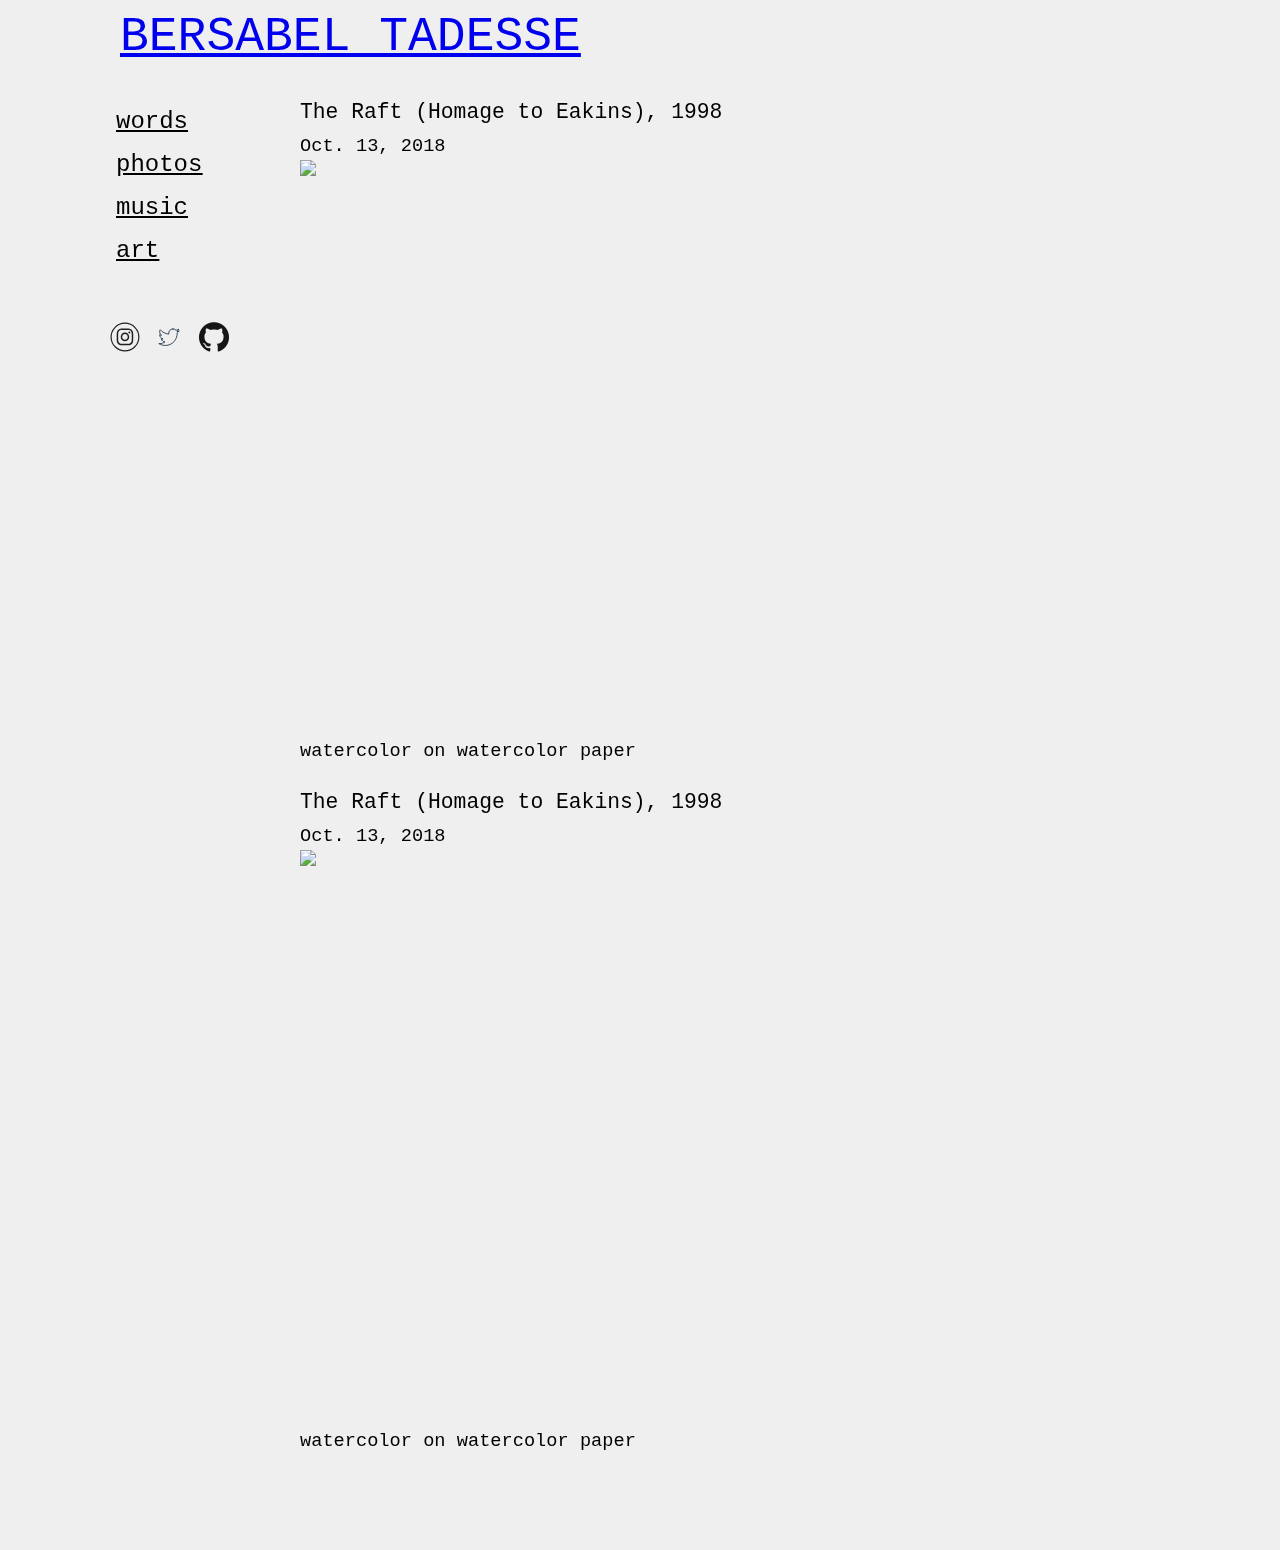
==== art.html @ 64009e0c "Merge pull request #2 from brsbl/update-website" ====
<!DOCTYPE html>
<html lang="en">

	<head>
		<title>Bersabel Tadesse</title>
		<link rel="stylesheet" href="styles.css">
		<meta charset='UTF-8'/>
	</head>

	<body>
		<main>
			<span class="main-name">
				<a href="index.html">Bersabel Tadesse</a><br>
			</span>
<!-- Put new photos below here -->

			<span class="art-title">
			The Raft (Homage to Eakins), 1998
			</span>
			<span class="art-sub-title">
			Oct. 13, 2018
			</span>
			<span class="art">
			<img src="art/whitman.png" width="1000">
			</span>
			<span class="art-caption">
			watercolor on watercolor paper
			</span>

			<span class="art-title2">
			The Raft (Homage to Eakins), 1998
			</span>
			<span class="art-sub-title2">
			Oct. 13, 2018
			</span>
			<span class="art2">
			<img src="art/whitman.png" width="1000">
			</span>
			<span class="art-caption2">
			watercolor on watercolor paper
			</span>

			<span class="nav">
        <ul>
          <u>
            <li><a href="words.html">words</a></li>
            <li><a href="photos.html">photos</a></li>
            <li><a href="audio.html">music</a></li>
            <li><a href="art.html">art</a></li>
          </u>
        <ul>
      </span>
      <span class="social">
        <a href="https://www.instagram.com/brsabel" target="_blank"><img src="logos/instagram.svg" width="25%"></a>
        <a href="https://twitter.com/brsabel" target="_blank"><img src="logos/twitter.svg" width="25%"></a>
        <a href="https://github.com/brsbl" target="_blank"><img src="logos/github.png" width="25%"></a>
      </span>
	</main>
</body>

<footer>
</footer>

</html>
---- styles.css ----
body{
	margin:0;
	background-color: #efefef;
}

.main-name {
  position: fixed;
  margin-left: 120px;
  margin-top: 10px;
  font-size: 36pt;
  font-family: 'Courier', sans-serif;
  text-transform: uppercase;

}

.title {
  position: absolute;
  margin-left: 300px;
  margin-top: 100px;
  width: 100%;
  text-align: left;
  font-size: 16pt;
  font-family: 'Courier', sans-serif;

}

.sub-title {
  position: absolute;
  margin-left: 300px;
  margin-top: 135px;
  text-align: left;
  font-size: 14pt;
  font-family: 'Courier', sans-serif;

}

.paragraph {
  position: absolute;
  margin-left: 300px;
  margin-top: 105px;
  width: 60%;
  text-align: left;
  font-size: 12pt;
  font-family: 'Courier', sans-serif;

}

/* blog posts  */

.blog-title {
  position: absolute;
  margin-left: 300px;
  margin-top: 145px;
  width: 100%;
  text-align: left;
  font-size: 16pt;
  font-family: 'Courier', sans-serif;

}

.blog-sub-title {
  position: absolute;
  margin-left: 300px;
  margin-top: 175px;
  text-align: left;
  font-size: 14pt;
  font-family: 'Courier', sans-serif;

}

.blog-body {
  position: absolute;
  margin-left: 300px;
  margin-top: 210px;
  width: 60%;
  text-align: left;
  font-size: 12pt;
  font-family: 'Courier', sans-serif;
}


/* photo.html */

.photo-title {
  position: absolute;
  margin-left: 300px;
  margin-top: 100px;
  height: 700px;
  width: 50%;
  text-align: left;
  font-size: 12pt;
  font-family: 'Courier', sans-serif;

}

.photo-title2 {
  position: absolute;
  margin-left: 300px;
/* new margin-top = two rows of photos worth of height (285+285) + old .photo-title margin-top + 60px for padding */
  margin-top: 730px;
  height: 700px;
  width: 50%;
  text-align: left;
  font-size: 12pt;
  font-family: 'Courier', sans-serif;

}

.photo-title3 {
  position: absolute;
  margin-left: 300px;
/* new margin-top = two rows of photos worth of height (285+285) + old .photo-title margin-top + 60px for padding */
  margin-top: 1360px;
  height: 700px;
  width: 50%;
  text-align: left;
  font-size: 12pt;
  font-family: 'Courier', sans-serif;

}

.photo {
  position: absolute;
  margin-left: 300px;
  margin-top: 120px;
  height: 700px;
  width: 50%;
  text-align: left;
  font-size: 12pt;
  font-family: 'Courier', sans-serif;

}

.photo2 {
  position: absolute;
  margin-left: 300px;
/* new margin-top = two rows of photos worth of height (285+285) + margin-top of previous .photo + 60px for padding */
  margin-top: 750px;
  height: 700px;
  width: 50%;
  text-align: left;
  font-size: 12pt;
  font-family: 'Courier', sans-serif;

}

.photo3 {
  position: absolute;
  margin-left: 300px;
/* new margin-top = two rows of photos worth of height (285+285) + margin-top of previous .photo + 60px for padding */
  margin-top: 1380px;
  height: 700px;
  width: 50%;
  text-align: left;
  font-size: 12pt;
  font-family: 'Courier', sans-serif;

}

.caption {
  position: absolute;
  margin-left: 300px;
  margin-top: 750px;
  width: 100%;
  text-align: left;
  font-size: 14pt;
  font-family: 'Courier', sans-serif;

}

/* art.html */

.art-title {
  position: absolute;
  margin-left: 300px;
  margin-top: 100px;
  width: 100%;
  text-align: left;
  font-size: 16pt;
  font-family: 'Courier', sans-serif;

}

.art-sub-title {
  position: absolute;
  margin-left: 300px;
  margin-top: 135px;
  text-align: left;
  font-size: 14pt;
  font-family: 'Courier', sans-serif;

}

.art {
  position: absolute;
  margin-left: 300px;
  margin-top: 160px;
  height: 700px;
  width: 50%;
  text-align: left;
  font-size: 12pt;
  font-family: 'Courier', sans-serif;

}

.art-caption {
  position: absolute;
  margin-left: 300px;
  margin-top: 740px;
  width: 100%;
  text-align: left;
  font-size: 14pt;
  font-family: 'Courier', sans-serif;

}

.art-title2 {
  position: absolute;
  margin-left: 300px;
/* new margin-top = old art-caption margin-top + 50px */
  margin-top: 790px;
  width: 100%;
  text-align: left;
  font-size: 16pt;
  font-family: 'Courier', sans-serif;

}

.art-sub-title2 {
  position: absolute;
  margin-left: 300px;
/* new margin-top =  art-title margin-top + 35px */
  margin-top: 825px;
  text-align: left;
  font-size: 14pt;
  font-family: 'Courier', sans-serif;

}

.art2 {
  position: absolute;
  margin-left: 300px;
/* new margin-top =  art-sub-title margin-top + 25px */
  margin-top: 850px;
  height: 700px;
  width: 50%;
  text-align: left;
  font-size: 12pt;
  font-family: 'Courier', sans-serif;

}

.art-caption2 {
  position: absolute;
  margin-left: 300px;
  /* new margin-top =  art margin-top + 580px */
  margin-top: 1430px;
  width: 100%;
  text-align: left;
  font-size: 14pt;
  font-family: 'Courier', sans-serif;

}

/* social and nav */

.social {
  position: fixed;
  margin-top: 50px;
  margin-left: 10px;
  padding: 0px;
  width: 120px;
  display: block;

}

.nav {
  position: fixed;
	float: right;
  margin: auto;
  font-size: 18pt;
  width: 120px;
  font-family: 'Courier', sans-serif;
  margin-left: 100px;
  margin-top: 100px;

}

ul {
    list-style-type: none;
    margin: 0;
    padding: 0;
}

li a {
    display: block;
    color: #000;
    padding: 8px 16px;
    /* text-decoration: none; */
}

li a.active {
    background-color: #4CAF50;
    color: white;
    text-transform: uppercase;

}

li a:hover:not(.active) {
    background-color: #555;
    color: white;
    text-transform: uppercase;
}
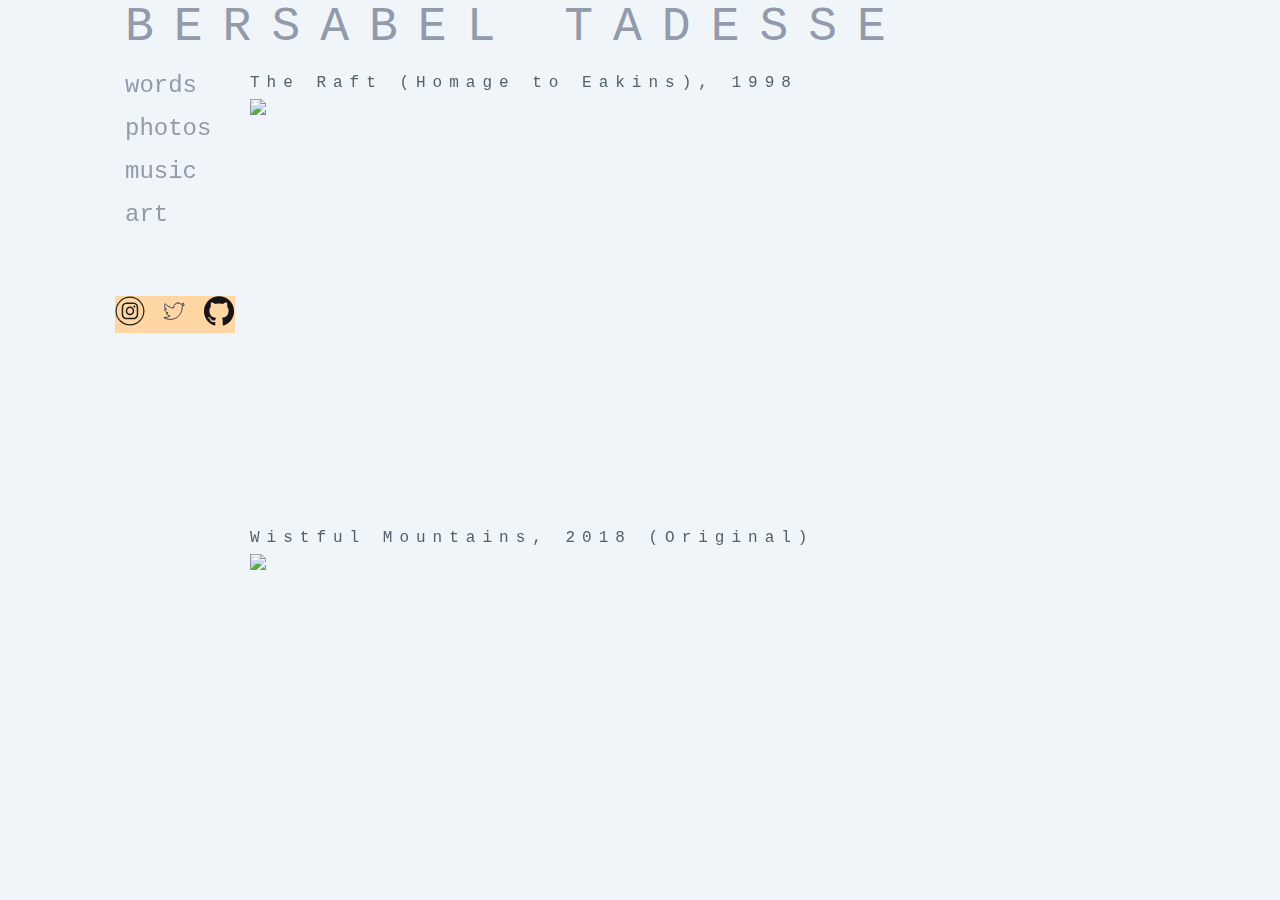
==== commit a711df88: "fixing broken CSS afger renaming stylesheet" ====
--- a/art.html
+++ b/art.html
@@ -3,7 +3,7 @@
 
 	<head>
 		<title>Bersabel Tadesse</title>
-		<link rel="stylesheet" href="styles.css">
+		<link rel="stylesheet" href="style.css">
 		<meta charset='UTF-8'/>
 	</head>
 
@@ -12,42 +12,62 @@
 			<span class="main-name">
 				<a href="index.html">Bersabel Tadesse</a><br>
 			</span>
-<!-- Put new photos below here -->
 
-			<span class="art-title">
-			The Raft (Homage to Eakins), 1998
-			</span>
-			<span class="art-sub-title">
-			Oct. 13, 2018
-			</span>
-			<span class="art">
-			<img src="art/whitman.png" width="1000">
-			</span>
-			<span class="art-caption">
-			watercolor on watercolor paper
-			</span>
+			<div class="art-div">
 
-			<span class="art-title2">
-			The Raft (Homage to Eakins), 1998
-			</span>
-			<span class="art-sub-title2">
-			Oct. 13, 2018
-			</span>
-			<span class="art2">
-			<img src="art/whitman.png" width="1000">
-			</span>
-			<span class="art-caption2">
-			watercolor on watercolor paper
-			</span>
+				<!-- Put new photos below here -->
 
-			<span class="nav">
+				<span class="art-title6">
+				The Raft (Homage to Eakins), 1998
+				</span>
+				<span class="art6">
+				<img src="art/whitman.png" width="700">
+				</span>
+
+				<span class="art-title5">
+				Wistful Mountains, 2018 (Original)
+				</span>
+				<span class="art5">
+				<img src="art/wistfulmountains.png" width="700">
+				</span>
+
+				<span class="art-title4">
+				Sunflowers, 2018 (Original)
+				</span>
+				<span class="art4">
+				<img src="art/sunflowers.png" width="700">
+				</span>
+
+				<span class="art-title3">
+				Color Explosion, 2018 (Original)
+				</span>
+				<span class="art3">
+				<img src="art/colorexplosion.png" width="700">
+				</span>
+
+				<span class="art-title2">
+				Face in Nature, 2018 (Original)
+				</span>
+				<span class="art2">
+				<img src="art/faceinnature.png" width="700">
+				</span>
+
+				<span class="art-title">
+				Forget Me Not, 2018 (Original)
+				</span>
+				<span class="art">
+				<img src="art/forgetmenot.png" width="700">
+				</span>
+
+			</div>
+
+<!-- navigation & social -->
+      <span class="nav">
         <ul>
-          <u>
             <li><a href="words.html">words</a></li>
             <li><a href="photos.html">photos</a></li>
             <li><a href="audio.html">music</a></li>
             <li><a href="art.html">art</a></li>
-          </u>
         <ul>
       </span>
       <span class="social">
@@ -55,10 +75,11 @@
         <a href="https://twitter.com/brsabel" target="_blank"><img src="logos/twitter.svg" width="25%"></a>
         <a href="https://github.com/brsbl" target="_blank"><img src="logos/github.png" width="25%"></a>
       </span>
-	</main>
-</body>
 
-<footer>
-</footer>
+		</main>
+	</body>
+
+	<footer>
+	</footer>
 
 </html>
--- a/style.css
+++ b/style.css
@@ -0,0 +1,565 @@
+/* Smartphones (portrait and landscape) ----------- */
+@media only screen and (min-device-width : 320px) and (max-device-width : 480px) {
+/* Styles */
+}
+
+/* Smartphones (landscape) ----------- */
+@media only screen and (min-width : 321px) {
+/* Styles */
+}
+
+/* Smartphones (portrait) ----------- */
+@media only screen and (max-width : 320px) {
+/* Styles */
+}
+
+/* iPads (portrait and landscape) ----------- */
+@media only screen and (min-device-width : 768px) and (max-device-width : 1024px) {
+/* Styles */
+}
+
+/* iPads (landscape) ----------- */
+@media only screen and (min-device-width : 768px) and (max-device-width : 1024px) and (orientation : landscape) {
+/* Styles */
+}
+
+/* iPads (portrait) ----------- */
+@media only screen and (min-device-width : 768px) and (max-device-width : 1024px) and (orientation : portrait) {
+/* Styles */
+}
+/**********
+iPad 3
+**********/
+@media only screen and (min-device-width : 768px) and (max-device-width : 1024px) and (orientation : landscape) and (-webkit-min-device-pixel-ratio : 2) {
+/* Styles */
+}
+
+@media only screen and (min-device-width : 768px) and (max-device-width : 1024px) and (orientation : portrait) and (-webkit-min-device-pixel-ratio : 2) {
+/* Styles */
+}
+/* Desktops and laptops ----------- */
+@media only screen  and (min-width : 1224px) {
+/* Styles */
+}
+
+/* Large screens ----------- */
+@media only screen  and (min-width : 1824px) {
+/* Styles */
+}
+
+/* iPhone 4 ----------- */
+@media only screen and (min-device-width : 320px) and (max-device-width : 480px) and (orientation : landscape) and (-webkit-min-device-pixel-ratio : 2) {
+/* Styles */
+}
+
+@media only screen and (min-device-width : 320px) and (max-device-width : 480px) and (orientation : portrait) and (-webkit-min-device-pixel-ratio : 2) {
+/* Styles */
+}
+
+/* iPhone 5 ----------- */
+@media only screen and (min-device-width: 320px) and (max-device-height: 568px) and (orientation : landscape) and (-webkit-device-pixel-ratio: 2){
+/* Styles */
+}
+
+@media only screen and (min-device-width: 320px) and (max-device-height: 568px) and (orientation : portrait) and (-webkit-device-pixel-ratio: 2){
+/* Styles */
+}
+
+/* iPhone 6, 7, 8 ----------- */
+@media only screen and (min-device-width: 375px) and (max-device-height: 667px) and (orientation : landscape) and (-webkit-device-pixel-ratio: 2){
+/* Styles */
+}
+
+@media only screen and (min-device-width: 375px) and (max-device-height: 667px) and (orientation : portrait) and (-webkit-device-pixel-ratio: 2){
+/* Styles */
+}
+
+/* iPhone 6+, 7+, 8+ ----------- */
+@media only screen and (min-device-width: 414px) and (max-device-height: 736px) and (orientation : landscape) and (-webkit-device-pixel-ratio: 2){
+/* Styles */
+}
+
+@media only screen and (min-device-width: 414px) and (max-device-height: 736px) and (orientation : portrait) and (-webkit-device-pixel-ratio: 2){
+/* Styles */
+}
+
+/* iPhone X ----------- */
+@media only screen and (min-device-width: 375px) and (max-device-height: 812px) and (orientation : landscape) and (-webkit-device-pixel-ratio: 3){
+/* Styles */
+}
+
+@media only screen and (min-device-width: 375px) and (max-device-height: 812px) and (orientation : portrait) and (-webkit-device-pixel-ratio: 3){
+/* Styles */
+}
+
+/* iPhone XS Max, XR ----------- */
+@media only screen and (min-device-width: 414px) and (max-device-height: 896px) and (orientation : landscape) and (-webkit-device-pixel-ratio: 3){
+/* Styles */
+}
+
+@media only screen and (min-device-width: 414px) and (max-device-height: 896px) and (orientation : portrait) and (-webkit-device-pixel-ratio: 3){
+/* Styles */
+}
+
+/* Samsung Galaxy S3 ----------- */
+@media only screen and (min-device-width: 320px) and (max-device-height: 640px) and (orientation : landscape) and (-webkit-device-pixel-ratio: 2){
+/* Styles */
+}
+
+@media only screen and (min-device-width: 320px) and (max-device-height: 640px) and (orientation : portrait) and (-webkit-device-pixel-ratio: 2){
+/* Styles */
+}
+
+/* Samsung Galaxy S4 ----------- */
+@media only screen and (min-device-width: 320px) and (max-device-height: 640px) and (orientation : landscape) and (-webkit-device-pixel-ratio: 3){
+/* Styles */
+}
+
+@media only screen and (min-device-width: 320px) and (max-device-height: 640px) and (orientation : portrait) and (-webkit-device-pixel-ratio: 3){
+/* Styles */
+}
+
+/* Samsung Galaxy S5 ----------- */
+@media only screen and (min-device-width: 360px) and (max-device-height: 640px) and (orientation : landscape) and (-webkit-device-pixel-ratio: 3){
+/* Styles */
+}
+
+@media only screen and (min-device-width: 360px) and (max-device-height: 640px) and (orientation : portrait) and (-webkit-device-pixel-ratio: 3){
+/* Styles */
+}
+
+body{
+		margin:0;
+		background-color: #f0f5f9;
+		text-decoration: none;
+		font-family: Courier, Courier New, sans-serif;
+	}
+
+a {
+    color: #929aab;
+		text-decoration: none;
+}
+
+
+.main-name {
+	font-family: Courier, sans-serif;
+  position: relative;
+  margin-left: 125px;
+	letter-spacing: 20px;
+	overflow: hidden;
+  margin-top: 10px;
+  font-size: 36pt;
+  text-transform: uppercase;
+	text-align: justify;
+
+}
+
+.title {
+	font-family: Courier, sans-serif;
+  position: abosolute;
+  margin-left: 250px;
+  margin-top: 20px;
+  width: 100%;
+  text-align: left;
+  font-size: 16pt;
+
+}
+
+
+/* index.html */
+
+.paragraph {
+  position: absolute;
+	font-family: Courier New, sans-serif;
+  margin-left: 250px;
+  margin-top: 20px;
+  width: 55%;
+  text-align: justify;
+  font-size: 14pt;
+
+}
+
+
+/* blog posts  */
+
+.newsletter-link {
+	font-family: Courier, sans-serif;
+	font-weight: bolder;
+  margin-left: 250px;
+	color: #f5c16c;
+  margin-top: 20px;
+  text-align: justify;
+  font-size: 12pt;
+	letter-spacing: 5px;
+
+}
+
+.blog-div {
+	font-family: Courier New, sans-serif;
+  position: absolute;
+	height: 93%;
+	overflow:scroll;
+	overflow-x: hidden; /* Hide horizontal scrollbar */
+	height: 100%;
+  width: 100%;
+	margin-left: 250px;
+	text-align: justify;
+
+}
+
+
+/* When adding an nth blog post, copy the contents from the latest blog-title, blog-date, blog-body together in a block, then use the equations for margin-top */
+
+.blog-title2 {
+  position: absolute;
+	font-family: Courier, sans-serif;
+  margin-top: 20px;
+	/* first  margin-top is 20px */
+  text-align: left;
+  font-size: 20pt;
+	letter-spacing: 2px;
+
+}
+
+.blog-date2 {
+  position: absolute;
+  margin-top: 50px;
+	/* first margin-top is 20px + 30px */
+  text-align: left;
+	letter-spacing: 2px;
+  font-size: 14pt;
+	text-decoration: underline;
+
+}
+
+.blog-body2 {
+  position: absolute;
+  margin-top: 75px;
+	/* first margin-top is 50px + 25px */
+	height: 500px;
+	width: 1000px;
+	overflow:scroll;
+	width: 55%;
+	overflow: auto;
+	overflow-y: hidden; /* Hide horizontal scrollbar */
+	overflow-x: hidden; /* Hide horizontal scrollbar */
+  text-align: justify;
+  font-size: 14pt;
+	text-overflow: ellipsis;
+}
+
+.blog-title {
+  position: absolute;
+	font-family: Courier, sans-serif;
+  margin-top: 600px;
+	/* all previous blog-title, date, and body's margin-top added up + 30px */
+  text-align: left;
+  font-size: 20pt;
+	letter-spacing: 2px;
+
+}
+
+.blog-date {
+  position: absolute;
+  margin-top: 630px;
+	/* blog-title margin-top + 30px */
+  text-align: left;
+	letter-spacing: 2px;
+  font-size: 14pt;
+	text-decoration: underline;
+
+}
+
+.blog-body {
+  position: absolute;
+  margin-top: 655px;
+	/* blog-date margin-top + 25px */
+	height: 500px;
+	overflow:scroll;
+	height: 80%;
+	width: 56%;
+	overflow-x: hidden; /* Hide horizontal scrollbar */
+  text-align: left;
+  font-size: 14pt;
+	text-overflow: ellipsis;
+}
+
+/* audio  */
+
+.music-div {
+  position: absolute;
+	overflow:scroll;
+	height: 100%;
+  width: 100%;
+  text-align: left;
+	margin-left: 250px;
+	font-family: Courier New, sans-serif;
+	text-align: justify;
+
+
+}
+
+.music-title {
+  position: absolute;
+	font-family: Courier, sans-serif;
+  margin-top: 20px;
+  text-align: left;
+	font-size: 20pt;
+
+}
+
+.music-description {
+  position: absolute;
+  margin-top: 65px;
+	font-size: 16pt;
+	letter-spacing: -0.75px;
+  width: 60%;
+
+}
+
+.frame {
+  margin-top: 150px;
+	text-align: left;
+
+}
+
+.spotify-link {
+  position: absolute;
+	margin-top: 50px;
+  text-align: left;
+	font-size: 16pt;
+
+}
+
+/* photo.html */
+
+.photo-div {
+  position: fixed;
+	overflow:scroll;
+	overflow-x: hidden;
+	margin-left: 250px;
+	font-size: 20pt;
+	height: 93%;
+  width: 100%;
+
+}
+
+
+.photo-title3 {
+  position: absolute;
+	font-family: Courier New, sans-serif;
+	text-align: justify;
+	letter-spacing: 3px;
+  margin-top: 20px;
+	/* 1 row of photos */
+
+}
+
+.photo-title2 {
+  position: absolute;
+	font-family: Courier New, sans-serif;
+	text-align: justify;
+	letter-spacing: 5px;
+/* new margin-top = row of photos * photo height (285) + old .photo-title margin-top + 60px for padding */
+  margin-top: 365px;
+	/* 1 row of photos */
+
+}
+
+.photo-title {
+  position: absolute;
+	font-family: Courier New, sans-serif;
+	text-align: justify;
+	letter-spacing: 2px;
+/* new margin-top = row of photos * photo height (285) + old .photo-title margin-top + 60px for padding */
+  margin-top: 710px;
+
+}
+
+.photo3 {
+  position: absolute;
+  margin-top: 40px;
+	/* 1 row of photos */
+
+}
+
+.photo2 {
+  position: absolute;
+/* new margin-top = row of photos * photo height (285) + margin-top of previous .photo + 60px for padding */
+  margin-top: 385px;
+	/* 1 row of photos */
+
+}
+
+.photo {
+  position: absolute;
+/* new margin-top = row of photos * photo height (285) + margin-top of previous .photo + 60px for padding */
+  margin-top: 730px;
+
+}
+
+
+/* art.html */
+
+.art-div {
+  position: fixed;
+	font-family: Courier New, sans-serif;
+	text-align: justify;
+	overflow:scroll;
+	color: #52616b;
+	height: 93%;
+  width: 99%;
+	margin-bottom: 50px;
+	margin-left: 250px;
+	letter-spacing: 7px;
+  font-size: 12pt;
+
+}
+
+/* to make an art-title(n), copy art-title(n-1) up here, change the name, copy art-title(n-2)'s margin-top into art-title(n-1), and continue until you reach the last art-title, then do the calculation in comments for the last margin-top */
+/* The raft has art height of 430 */
+
+.art-title6 {
+  position: absolute;
+  margin-top: 20px;
+	/* if first, margin-top = 20px  */
+	/* new margin-top = old art margin-top (50) art height (500) + 80px*/
+
+}
+
+.art-title5 {
+  position: absolute;
+  margin-top: 475px;
+	/* new margin-top = old art margin-top art height (375) + 80px*/
+
+}
+
+.art-title4 {
+  position: absolute;
+  margin-top: 1055px;
+	/* new margin-top = old art margin-top art height (500) + 80px*/
+
+}
+
+.art-title3 {
+  position: absolute;
+  margin-top: 1635px;
+	/* new margin-top = old art margin-top (50) art height (500) + 80px*/
+
+}
+
+.art-title2 {
+  position: absolute;
+  margin-top: 2215px;
+	/* new margin-top = old art-title margin-top + art height (500) + 80px*/
+
+}
+
+.art-title {
+  position: absolute;
+  margin-top: 2795px;
+	/* new margin-top = old art-title margin-top + art height (500) + 80px*/
+
+}
+
+/* to make an art(n), copy art(n-1) up here, change the name, copy art(n-2)'s margin-top into art(n-1), and continue until you reach the last art, then do the calculation in comments for the last margin-top */
+
+.art6 {
+  position: absolute;
+  margin-top: 45px;
+	/* if first, margin-top = art-title margin-top (20) + 25px */
+/* new margin-top =  old art margin-top + art height (500) + 80px */
+  width: 50%;
+
+}
+
+.art5 {
+  position: absolute;
+  margin-top: 500px;
+/* new margin-top =  old art margin-top + art height (375) + 80px */
+  width: 50%;
+
+}
+
+.art4 {
+  position: absolute;
+  margin-top: 1080px;
+/* new margin-top =  old art margin-top + art height (500) + 80px */
+  width: 50%;
+
+}
+
+
+.art3 {
+  position: absolute;
+  margin-top: 1660px;
+/* new margin-top =  old art margin-top + art height (500) + 80px */
+	width: 50%;
+
+}
+
+.art2 {
+  position: absolute;
+  margin-top: 2240px;
+	/* new margin-top =  old art margin-top + art height (500) + 80px */
+  width: 50%;
+
+}
+
+.art {
+  position: absolute;
+  margin-top: 2820px;
+	/* new margin-top =  old art margin-top + art height (500) + 80px */
+
+
+}
+
+
+/* social and nav */
+
+.social {
+  position: fixed;
+  margin-top: 60px;
+  /* padding: 0px; */
+  width: 120px;
+  display: block;
+	background-color: #ffd6a4;
+
+}
+
+.nav {
+  position: fixed;
+	float: right;
+  font-size: 18pt;
+  width: 120px;
+  margin-left: 115px;
+  margin-top: 10px;
+	text-decoration: none;
+
+}
+
+ul {
+    list-style-type: none;
+		text-decoration: none;
+    margin: 0;
+    padding: 0;
+}
+
+li a {
+    display: block;
+    padding: 8px 10px;
+		text-decoration: none;
+		font-family: Courier New, sans-serif;
+
+}
+
+
+li a:hover:not(.active) {
+    color: #393e46;
+		background-color: #f7f7f7;
+		font-family: Courier, sans-serif;
+		text-decoration: none;
+		text-transform: uppercase;
+		letter-spacing: 5px;
+
+}
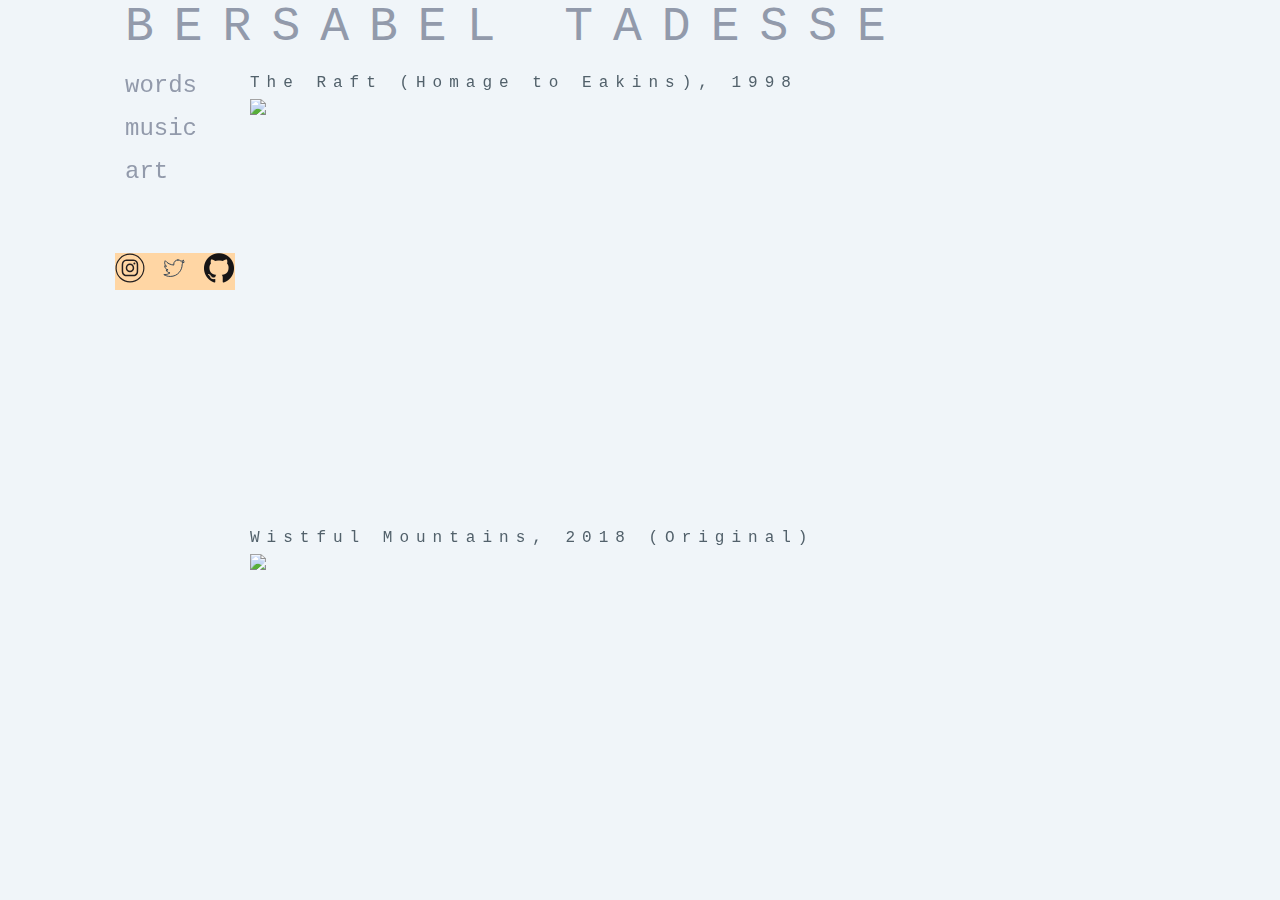
==== commit 581f8c7f: "removing photos page" ====
--- a/art.html
+++ b/art.html
@@ -65,7 +65,7 @@
       <span class="nav">
         <ul>
             <li><a href="words.html">words</a></li>
-            <li><a href="photos.html">photos</a></li>
+            <!-- <li><a href="photos.html">photos</a></li> -->
             <li><a href="audio.html">music</a></li>
             <li><a href="art.html">art</a></li>
         <ul>
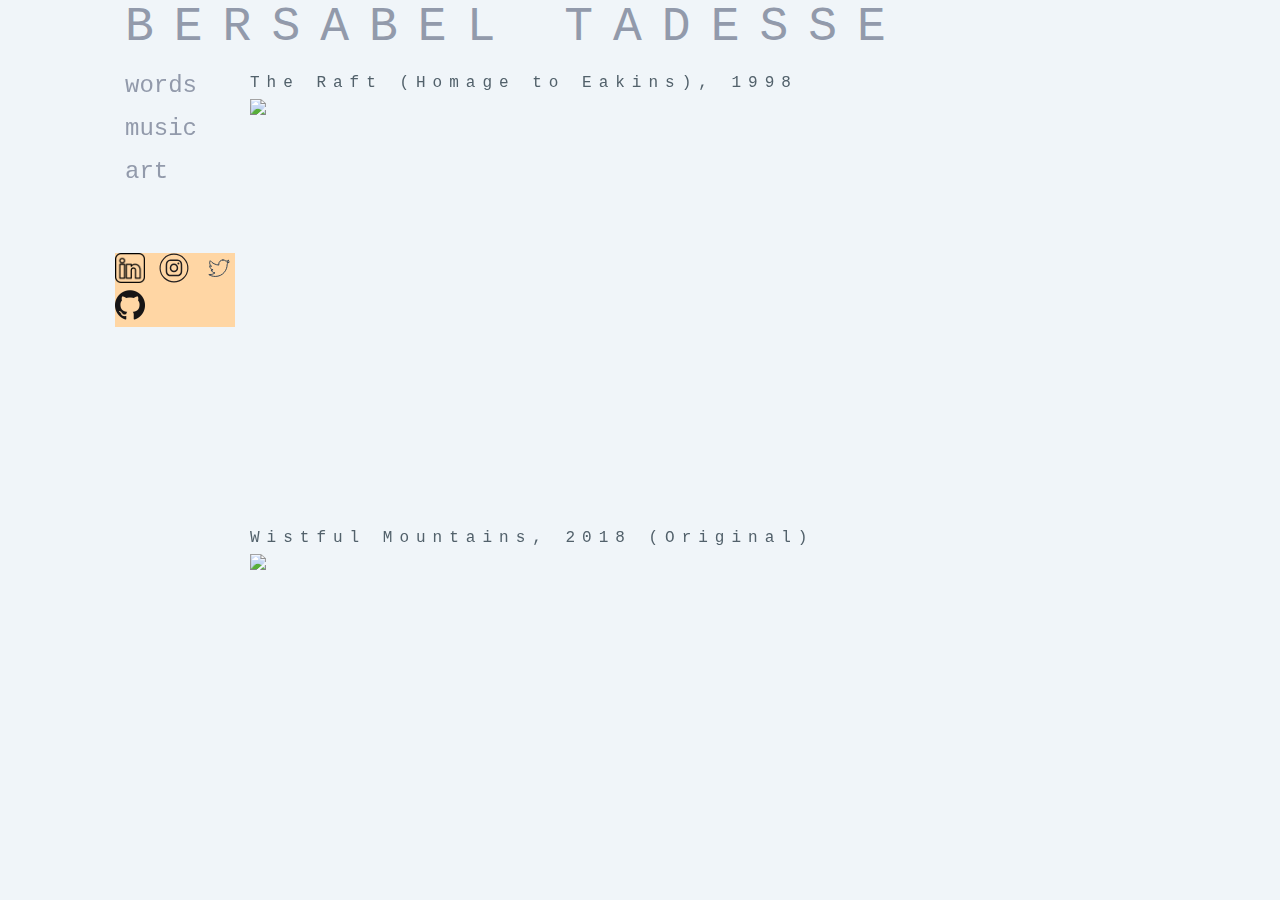
==== commit c6af640d: "adding linkedin link" ====
--- a/art.html
+++ b/art.html
@@ -70,8 +70,9 @@
             <li><a href="art.html">art</a></li>
         <ul>
       </span>
-      <span class="social">
-        <a href="https://www.instagram.com/brsabel" target="_blank"><img src="logos/instagram.svg" width="25%"></a>
+			<span class="social">
+				<a href="https://www.linkedin.com/in/bersabel-tadesse-8912a259/" target="_blank"><img src="logos/linkedin.jpg" width="25%"></a>
+				<a href="https://www.instagram.com/brsabel" target="_blank"><img src="logos/instagram.svg" width="25%"></a>
         <a href="https://twitter.com/brsabel" target="_blank"><img src="logos/twitter.svg" width="25%"></a>
         <a href="https://github.com/brsbl" target="_blank"><img src="logos/github.png" width="25%"></a>
       </span>
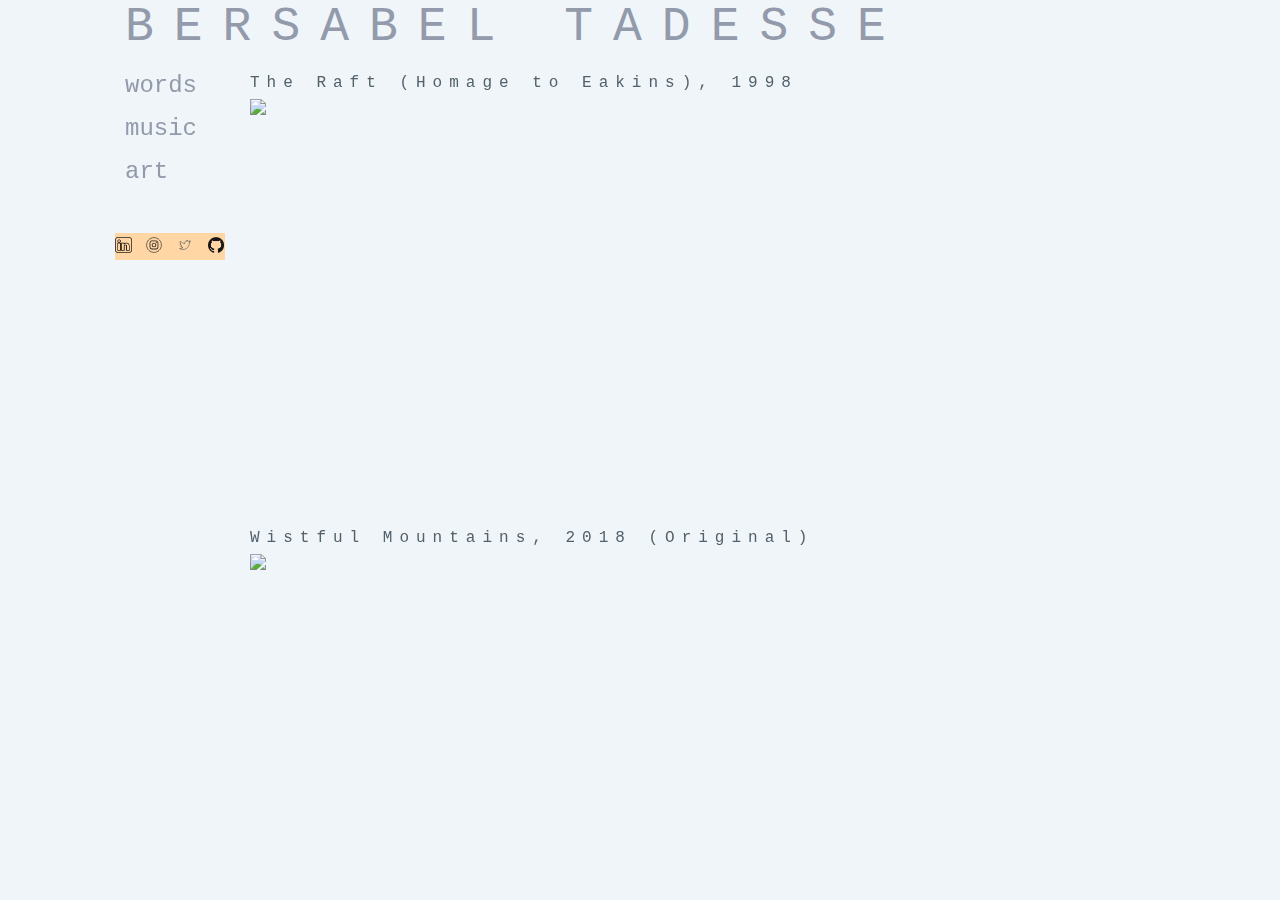
==== commit ff3770e8: "adjusting formatting/styling of updated social links" ====
--- a/art.html
+++ b/art.html
@@ -71,10 +71,10 @@
         <ul>
       </span>
 			<span class="social">
-				<a href="https://www.linkedin.com/in/bersabel-tadesse-8912a259/" target="_blank"><img src="logos/linkedin.jpg" width="25%"></a>
-				<a href="https://www.instagram.com/brsabel" target="_blank"><img src="logos/instagram.svg" width="25%"></a>
-        <a href="https://twitter.com/brsabel" target="_blank"><img src="logos/twitter.svg" width="25%"></a>
-        <a href="https://github.com/brsbl" target="_blank"><img src="logos/github.png" width="25%"></a>
+				<a href="https://www.linkedin.com/in/bersabel-tadesse-8912a259/" target="_blank"><img src="logos/linkedin.jpg" width="15%"></a>
+				<a href="https://www.instagram.com/brsabel" target="_blank"><img src="logos/instagram.svg" width="15%"></a>
+        <a href="https://twitter.com/brsabel" target="_blank"><img src="logos/twitter.svg" width="15%"></a>
+        <a href="https://github.com/brsbl" target="_blank"><img src="logos/github.png" width="15%"></a>
       </span>
 
 		</main>
--- a/style.css
+++ b/style.css
@@ -519,9 +519,9 @@
 
 .social {
   position: fixed;
-  margin-top: 60px;
+  margin-top: 40px;
   /* padding: 0px; */
-  width: 120px;
+  width: 110px;
   display: block;
 	background-color: #ffd6a4;
 
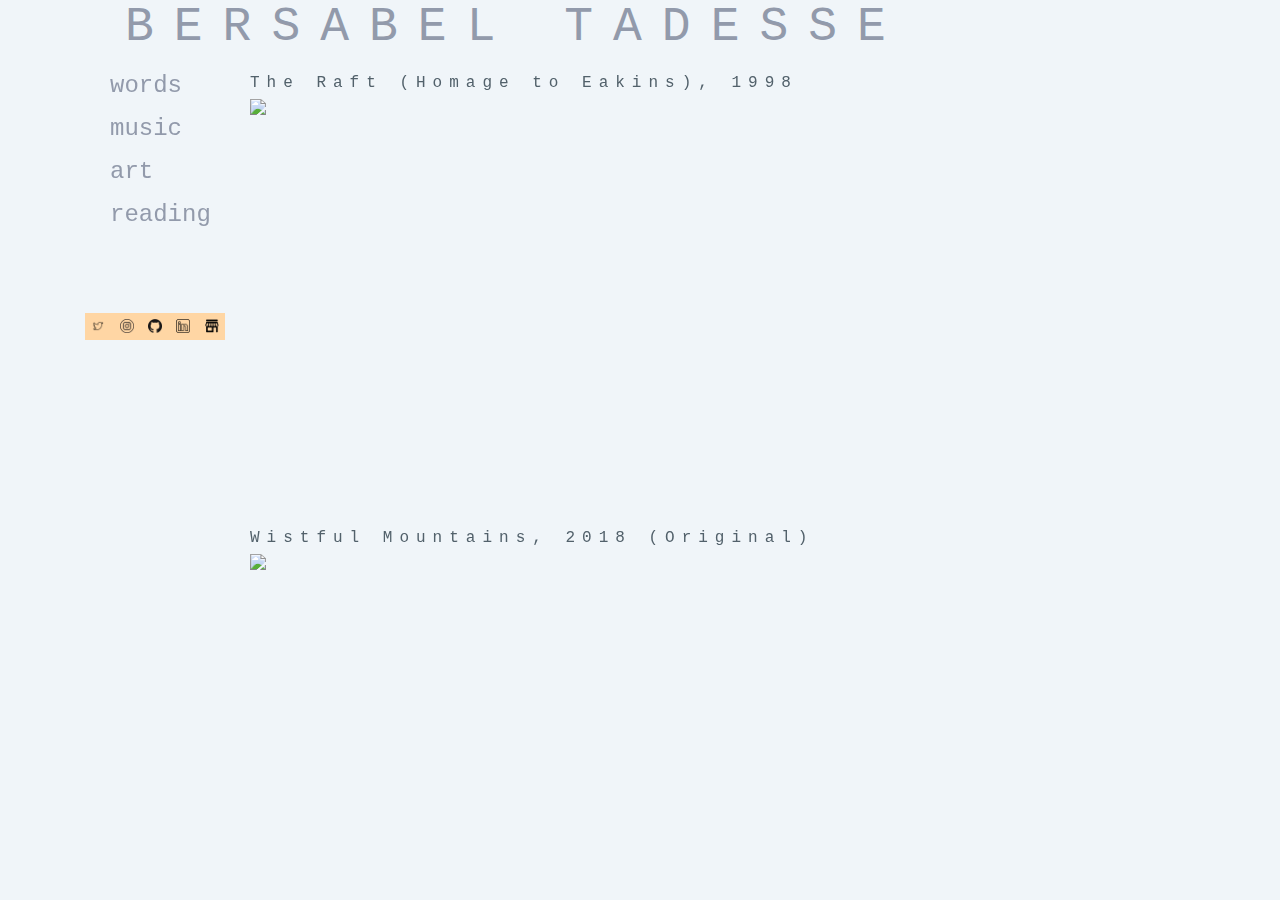
==== commit 8bfc5993: "Merge pull request #24 from brsbl/etsy" ====
--- a/art.html
+++ b/art.html
@@ -1,12 +1,20 @@
 <!DOCTYPE html>
 <html lang="en">
 
-	<head>
-		<title>Bersabel Tadesse</title>
-		<link rel="stylesheet" href="style.css">
-		<meta charset='UTF-8'/>
-	</head>
+<head>
+	<!-- Global site tag (gtag.js) - Google Analytics -->
+	<script async src="https://www.googletagmanager.com/gtag/js?id=UA-131559497-1"></script>
+	<script>
+	window.dataLayer = window.dataLayer || [];
+	function gtag(){dataLayer.push(arguments);}
+	gtag('js', new Date());
 
+	gtag('config', 'UA-131559497-1');
+	</script>
+	<title>Bersabel Tadesse</title>
+	<link rel="stylesheet" href="style.css">
+	<meta charset='UTF-8'/>
+</head>
 	<body>
 		<main>
 			<span class="main-name">
@@ -62,25 +70,28 @@
 			</div>
 
 <!-- navigation & social -->
-      <span class="nav">
-        <ul>
-            <li><a href="words.html">words</a></li>
-            <!-- <li><a href="photos.html">photos</a></li> -->
-            <li><a href="audio.html">music</a></li>
-            <li><a href="art.html">art</a></li>
-        <ul>
-      </span>
-			<span class="social">
-				<a href="https://www.linkedin.com/in/bersabel-tadesse-8912a259/" target="_blank"><img src="logos/linkedin.jpg" width="15%"></a>
-				<a href="https://www.instagram.com/brsabel" target="_blank"><img src="logos/instagram.svg" width="15%"></a>
-        <a href="https://twitter.com/brsabel" target="_blank"><img src="logos/twitter.svg" width="15%"></a>
-        <a href="https://github.com/brsbl" target="_blank"><img src="logos/github.png" width="15%"></a>
-      </span>
+<span class="nav">
+	<ul>
+			<li><a href="words.html">words</a></li>
+			<!-- <li><a href="photos.html">photos</a></li> -->
+			<li><a href="audio.html">music</a></li>
+			<li><a href="art.html">art</a></li>
+			<li><a href="books.html">reading</a></li>
+			<br>
+	<ul>
+</span>
+<div class="social">
+	<a href="https://twitter.com/brsabel" target="_blank"><img src="logos/twitter.png" width="10%"></a>
+	<a href="https://www.instagram.com/brsabel" target="_blank"><img src="logos/instagram.png" width="10%"></a>
+	<a href="https://github.com/brsbl" target="_blank"><img src="logos/github.png" width="10%"></a>
+	<a href="https://www.linkedin.com/in/bersabel-tadesse-8912a259/" target="_blank"><img src="logos/linkedin.png" width="10%"></a>
+	<a href="https://www.etsy.com/shop/dsmvwl" target="_blank"><img src="logos/shop.png" width="10%"></a>
+</div>
 
-		</main>
-	</body>
+</main>
+</body>
 
-	<footer>
-	</footer>
+<footer>
+</footer>
 
 </html>
--- a/style.css
+++ b/style.css
@@ -179,12 +179,36 @@
 
 }
 
+/* books.html */
+
+.current-book {
+  position: absolute;
+	font-family: Courier New, sans-serif;
+  margin-left: 250px;
+	font-weight: bold;
+	color: #f5c16c;
+  margin-top: 50px;
+  width: 55%;
+  font-size: 12pt;
+
+}
+
+.past-books {
+  position: absolute;
+	font-family: Courier New, sans-serif;
+  margin-left: 250px;
+	/* font-weight: bold; */
+  margin-top: 450px;
+  width: 55%;
+  font-size: 11pt;
+
+}
 
 /* blog posts  */
 
 .newsletter-link {
 	font-family: Courier, sans-serif;
-	font-weight: bolder;
+	font-weight: bold;
   margin-left: 250px;
 	color: #f5c16c;
   margin-top: 20px;
@@ -310,8 +334,10 @@
 
 .music-description {
   position: absolute;
-  margin-top: 65px;
-	font-size: 16pt;
+	font-family: Courier New, sans-serif;
+  margin-top: 475px;
+	margin-left: 250px;
+	font-size: 12pt;
 	letter-spacing: -0.75px;
   width: 60%;
 
@@ -519,21 +545,24 @@
 
 .social {
   position: fixed;
-  margin-top: 40px;
+  margin-top: 50px;
+	margin-left: -15px;
   /* padding: 0px; */
-  width: 110px;
-  display: block;
+  width: 140px;
+  /* display: block; */
+	text-align: center;
 	background-color: #ffd6a4;
 
 }
 
 .nav {
   position: fixed;
-	float: right;
+	/* float: right; */
   font-size: 18pt;
-  width: 120px;
-  margin-left: 115px;
+  width: 145px;
+  margin-left: 100px;
   margin-top: 10px;
+	text-align: left;
 	text-decoration: none;
 
 }
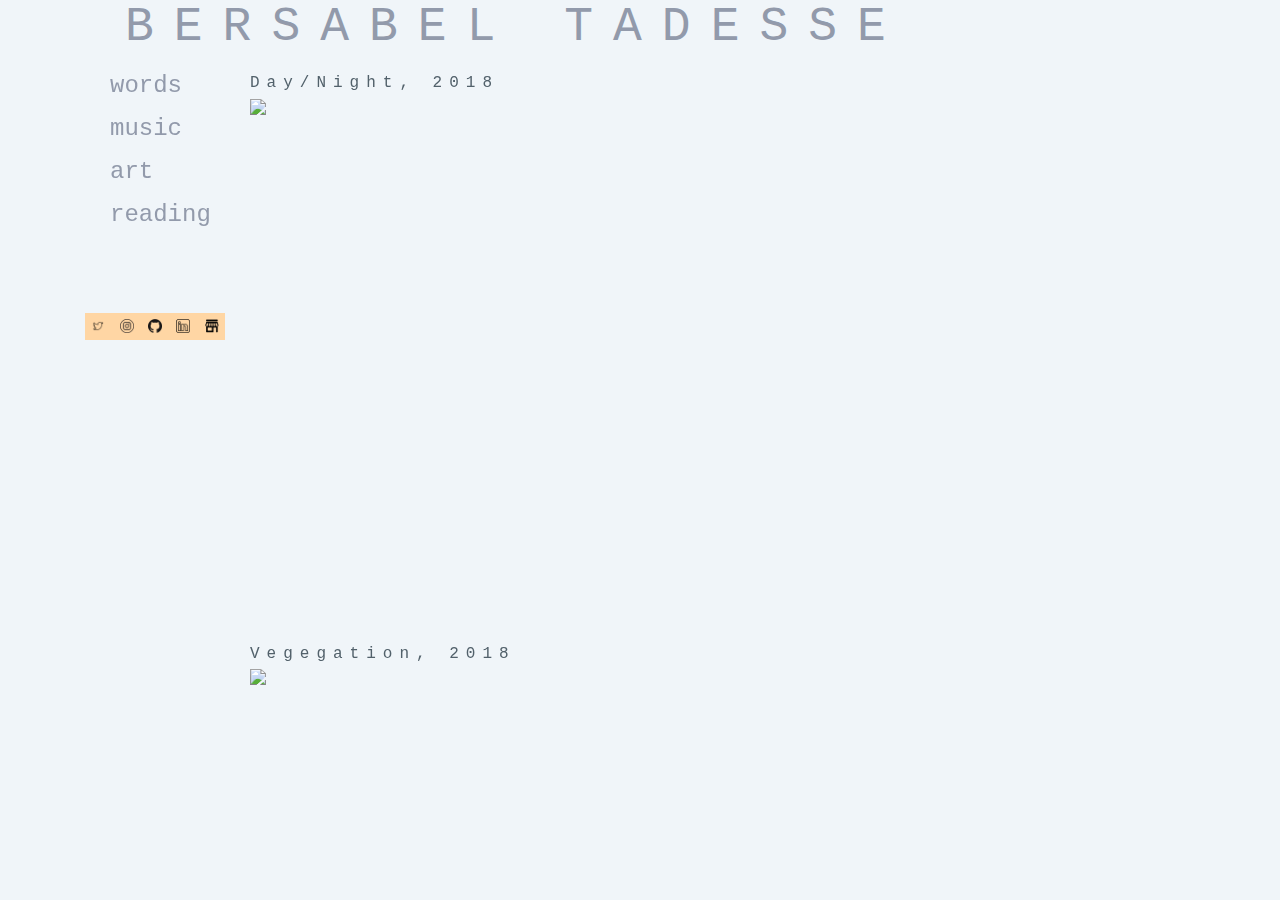
==== commit 2fa2bc7e: "Merge pull request #25 from brsbl/end-of-2018" ====
--- a/art.html
+++ b/art.html
@@ -24,6 +24,28 @@
 			<div class="art-div">
 
 				<!-- Put new photos below here -->
+
+				<span class="art-title9">
+				Day/Night, 2018
+				</span>
+				<span class="art9">
+				<img src="art/day:night.png" width="700">
+				</span>
+
+				<span class="art-title8">
+				Vegegation, 2018
+				</span>
+				<span class="art8">
+				<img src="art/vegetation.png" width="700">
+				</span>
+
+				<span class="art-title7">
+				Crashing Rocks, 2018
+				</span>
+				<span class="art7">
+				<img src="art/crashing rocks.png" width="700">
+				</span>
+
 
 				<span class="art-title6">
 				The Raft (Homage to Eakins), 1998
--- a/style.css
+++ b/style.css
@@ -234,7 +234,7 @@
 
 /* When adding an nth blog post, copy the contents from the latest blog-title, blog-date, blog-body together in a block, then use the equations for margin-top */
 
-.blog-title2 {
+.blog-title3 {
   position: absolute;
 	font-family: Courier, sans-serif;
   margin-top: 20px;
@@ -245,10 +245,33 @@
 
 }
 
-.blog-date2 {
-  position: absolute;
-  margin-top: 50px;
-	/* first margin-top is 20px + 30px */
+.blog-title2 {
+  position: absolute;
+	font-family: Courier, sans-serif;
+  margin-top: 620px;
+	/* first  margin-top is 20px */
+  text-align: left;
+  font-size: 20pt;
+	letter-spacing: 2px;
+
+}
+
+.blog-title {
+  position: absolute;
+	font-family: Courier, sans-serif;
+  margin-top: 1220px;
+	/* all previous blog-title, date, and body's margin-top added up + 30px */
+  text-align: left;
+  font-size: 20pt;
+	letter-spacing: 2px;
+
+}
+
+
+.blog-date3 {
+  position: absolute;
+  margin-top: 60px;
+	/* margin-top is blog-title margin top + 40px */
   text-align: left;
 	letter-spacing: 2px;
   font-size: 14pt;
@@ -256,9 +279,48 @@
 
 }
 
+.blog-date2 {
+  position: absolute;
+  margin-top: 660px;
+	/* first margin-top is 20px + 30px */
+  text-align: left;
+	letter-spacing: 2px;
+  font-size: 14pt;
+	text-decoration: underline;
+
+}
+
+.blog-date {
+  position: absolute;
+  margin-top: 1260px;
+	/* blog-title margin-top + 30px */
+  text-align: left;
+	letter-spacing: 2px;
+  font-size: 14pt;
+	text-decoration: underline;
+
+}
+
+.blog-body3 {
+  position: absolute;
+  margin-top: 100px;
+	/* margin-top is blog-date margin top + 40px */
+	height: 500px;
+	width: 1000px;
+	overflow:scroll;
+	width: 55%;
+	overflow: auto;
+	/* overflow-y: hidden; /* Hide horizontal scrollbar */
+	/* overflow-x: hidden; /* Hide horizontal scrollbar */
+  text-align: left;
+  font-size: 14pt;
+	text-overflow: ellipsis;
+	background-color: #f7f7f7;
+}
+
 .blog-body2 {
   position: absolute;
-  margin-top: 75px;
+  margin-top: 700px;
 	/* first margin-top is 50px + 25px */
 	height: 500px;
 	width: 1000px;
@@ -270,33 +332,12 @@
   text-align: justify;
   font-size: 14pt;
 	text-overflow: ellipsis;
-}
-
-.blog-title {
-  position: absolute;
-	font-family: Courier, sans-serif;
-  margin-top: 600px;
-	/* all previous blog-title, date, and body's margin-top added up + 30px */
-  text-align: left;
-  font-size: 20pt;
-	letter-spacing: 2px;
-
-}
-
-.blog-date {
-  position: absolute;
-  margin-top: 630px;
-	/* blog-title margin-top + 30px */
-  text-align: left;
-	letter-spacing: 2px;
-  font-size: 14pt;
-	text-decoration: underline;
-
+	background-color: #f7f7f7;
 }
 
 .blog-body {
   position: absolute;
-  margin-top: 655px;
+  margin-top: 1300px;
 	/* blog-date margin-top + 25px */
 	height: 500px;
 	overflow:scroll;
@@ -306,6 +347,7 @@
   text-align: left;
   font-size: 14pt;
 	text-overflow: ellipsis;
+	background-color: #f7f7f7;
 }
 
 /* audio  */
@@ -445,52 +487,68 @@
 /* to make an art-title(n), copy art-title(n-1) up here, change the name, copy art-title(n-2)'s margin-top into art-title(n-1), and continue until you reach the last art-title, then do the calculation in comments for the last margin-top */
 /* The raft has art height of 430 */
 
+.art-title9 {
+  position: absolute;
+  margin-top: 20px;
+	/* day/night */
+	/* if first, margin-top = 20px  */
+	/* new margin-top = old art margin-top + art height + 50px*/
+
+}
+
+.art-title8 {
+  position: absolute;
+  margin-top: 591px;
+	/* vegetation */
+
+}
+
+.art-title7 {
+  position: absolute;
+  margin-top: 1605px;
+	/* crashing rocks */
+
+}
+
 .art-title6 {
   position: absolute;
-  margin-top: 20px;
-	/* if first, margin-top = 20px  */
-	/* new margin-top = old art margin-top (50) art height (500) + 80px*/
+  margin-top: 2175px;
 
 }
 
 .art-title5 {
   position: absolute;
-  margin-top: 475px;
-	/* new margin-top = old art margin-top art height (375) + 80px*/
+  margin-top: 2635px;
 
 }
 
 .art-title4 {
   position: absolute;
-  margin-top: 1055px;
-	/* new margin-top = old art margin-top art height (500) + 80px*/
+  margin-top: 3220px;
 
 }
 
 .art-title3 {
   position: absolute;
-  margin-top: 1635px;
-	/* new margin-top = old art margin-top (50) art height (500) + 80px*/
+  margin-top: 3800px;
 
 }
 
 .art-title2 {
   position: absolute;
-  margin-top: 2215px;
-	/* new margin-top = old art-title margin-top + art height (500) + 80px*/
+  margin-top: 4385px;
 
 }
 
 .art-title {
   position: absolute;
-  margin-top: 2795px;
-	/* new margin-top = old art-title margin-top + art height (500) + 80px*/
+  margin-top: 4960px;
 
 }
 
 /* to make an art(n), copy art(n-1) up here, change the name, copy art(n-2)'s margin-top into art(n-1), and continue until you reach the last art, then do the calculation in comments for the last margin-top */
 
-.art6 {
+.art9 {
   position: absolute;
   margin-top: 45px;
 	/* if first, margin-top = art-title margin-top (20) + 25px */
@@ -499,9 +557,37 @@
 
 }
 
+.art8 {
+  position: absolute;
+  margin-top: 615px;
+	/* if first, margin-top = art-title margin-top (20) + 25px */
+/* new margin-top =  old art margin-top + art height (500) + 80px */
+  width: 50%;
+
+}
+
+.art7 {
+  position: absolute;
+  margin-top: 1630px;
+	/* if first, margin-top = art-title margin-top (20) + 25px */
+/* new margin-top =  old art margin-top + art height (500) + 80px */
+  width: 50%;
+
+}
+
+
+.art6 {
+  position: absolute;
+  margin-top: 2200px;
+	/* if first, margin-top = art-title margin-top (20) + 25px */
+/* new margin-top =  old art margin-top + art height (500) + 80px */
+  width: 50%;
+
+}
+
 .art5 {
   position: absolute;
-  margin-top: 500px;
+  margin-top: 2660px;
 /* new margin-top =  old art margin-top + art height (375) + 80px */
   width: 50%;
 
@@ -509,7 +595,7 @@
 
 .art4 {
   position: absolute;
-  margin-top: 1080px;
+  margin-top: 3240px;
 /* new margin-top =  old art margin-top + art height (500) + 80px */
   width: 50%;
 
@@ -518,7 +604,7 @@
 
 .art3 {
   position: absolute;
-  margin-top: 1660px;
+  margin-top: 3820px;
 /* new margin-top =  old art margin-top + art height (500) + 80px */
 	width: 50%;
 
@@ -526,7 +612,7 @@
 
 .art2 {
   position: absolute;
-  margin-top: 2240px;
+  margin-top: 4405px;
 	/* new margin-top =  old art margin-top + art height (500) + 80px */
   width: 50%;
 
@@ -534,7 +620,7 @@
 
 .art {
   position: absolute;
-  margin-top: 2820px;
+  margin-top: 4980px;
 	/* new margin-top =  old art margin-top + art height (500) + 80px */
 
 
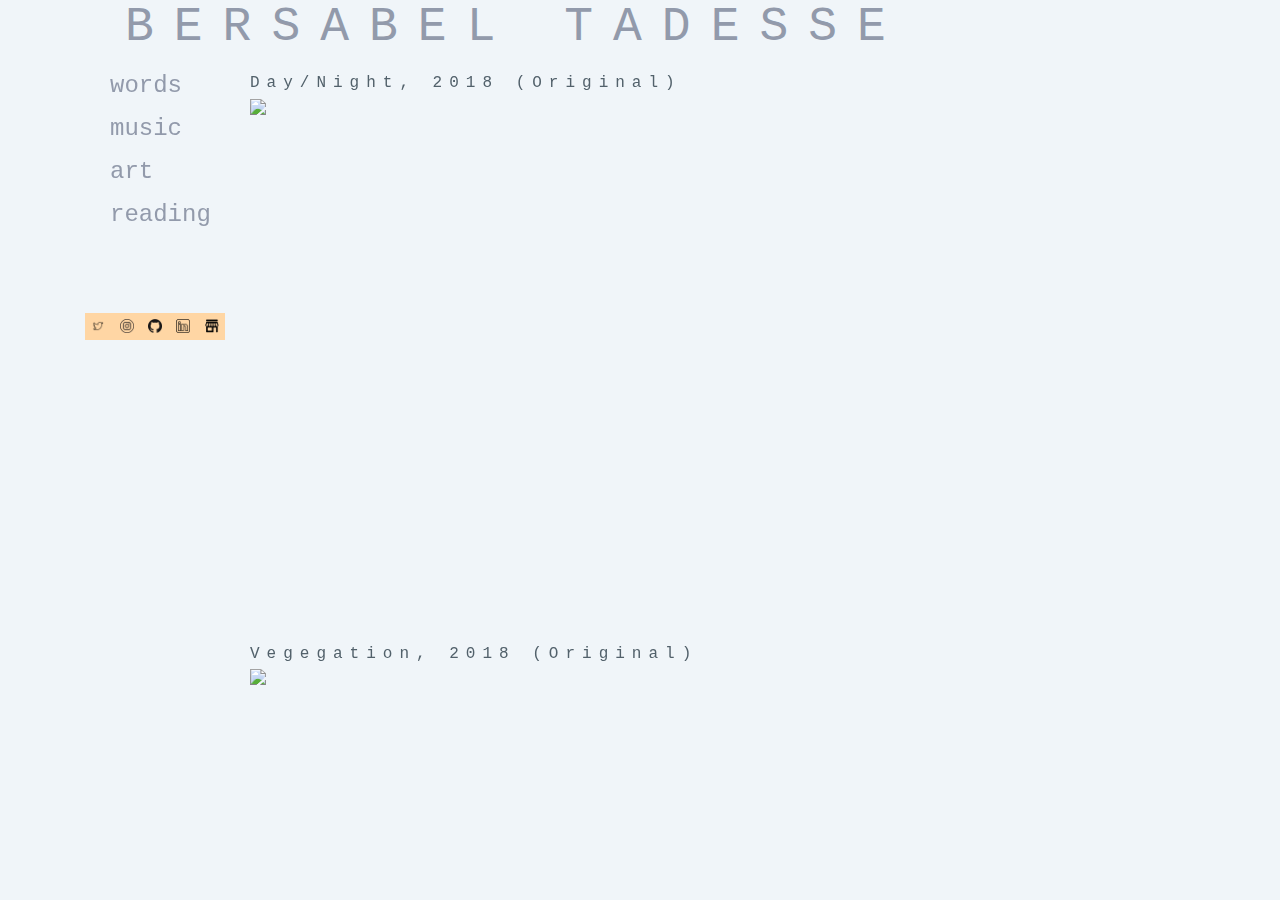
==== commit e885e057: "updating art titles" ====
--- a/art.html
+++ b/art.html
@@ -26,21 +26,21 @@
 				<!-- Put new photos below here -->
 
 				<span class="art-title9">
-				Day/Night, 2018
+				Day/Night, 2018 (Original)
 				</span>
 				<span class="art9">
 				<img src="art/day:night.png" width="700">
 				</span>
 
 				<span class="art-title8">
-				Vegegation, 2018
+				Vegegation, 2018 (Original)
 				</span>
 				<span class="art8">
 				<img src="art/vegetation.png" width="700">
 				</span>
 
 				<span class="art-title7">
-				Crashing Rocks, 2018
+				Crashing Rocks, 2018 (Original)
 				</span>
 				<span class="art7">
 				<img src="art/crashing rocks.png" width="700">
